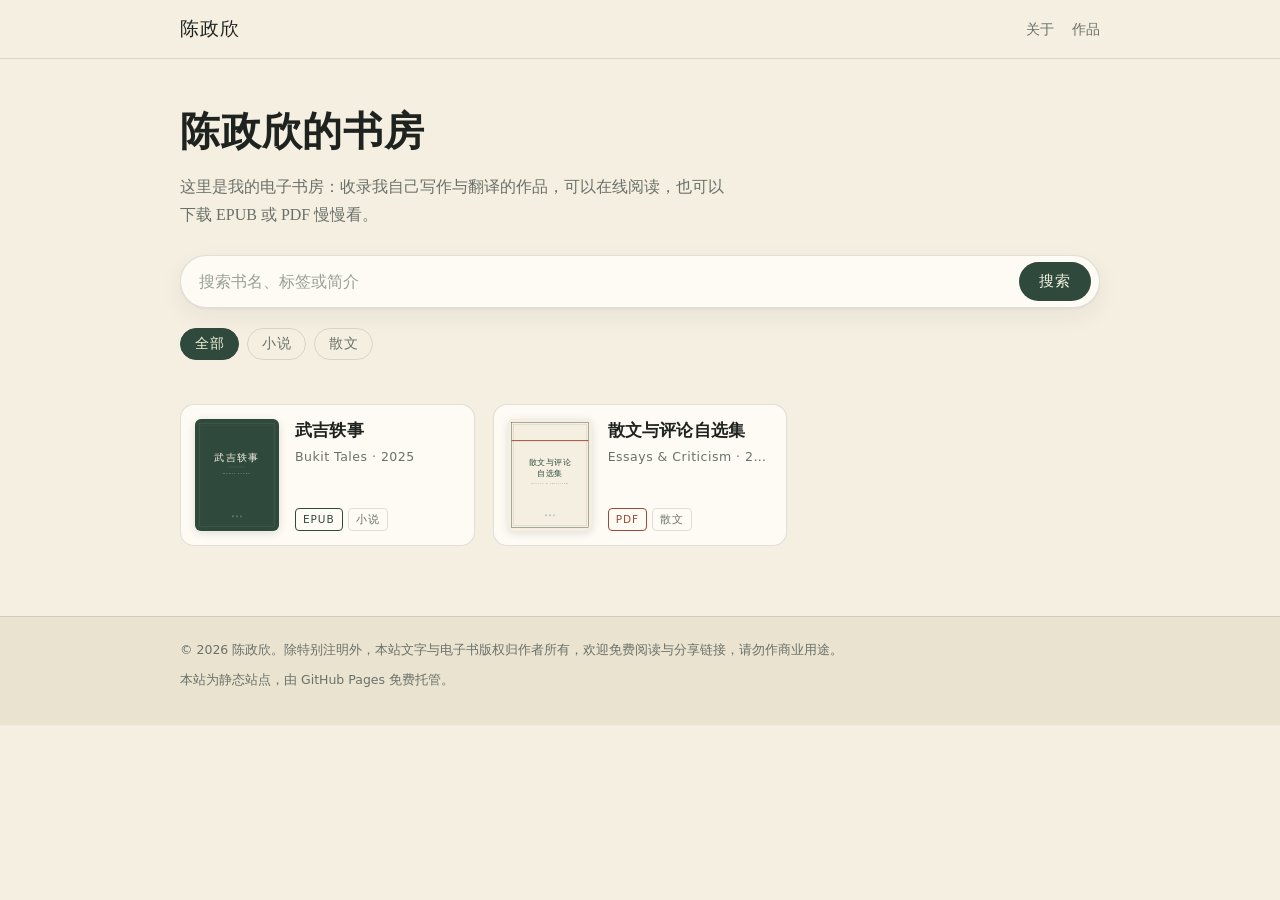
==== index.html @ ea9b57e4 "site: 上传电子书房站点（22 个文件）" ====
<!doctype html>
<html lang="zh-CN">
<head>
<meta charset="utf-8">
<meta name="viewport" content="width=device-width, initial-scale=1, viewport-fit=cover">
<meta name="description" content="个人电子书房：在线阅读与下载 EPUB / PDF 作品。">
<meta name="theme-color" content="#2f4a3c">
<title>电子书房</title>
<link rel="manifest" href="manifest.json">
<link rel="icon" href="media/icon.svg" type="image/svg+xml">
<link rel="stylesheet" href="assets/css/style.css">
</head>
<body>

<header class="topbar">
  <div class="wrap">
    <a class="brand" href="index.html" data-site="author">我的书房</a>
    <nav class="topnav">
      <a href="about.html">关于</a>
      <a href="#books">作品</a>
    </nav>
  </div>
</header>

<main class="wrap">

  <section class="hero">
    <h1><span data-site="author">我的书房</span>的书房</h1>
    <p class="lede" data-site="intro"></p>

    <form class="searchbar" id="searchform" role="search">
      <input id="q" type="search" placeholder="搜索书名、标签或简介" autocomplete="off" aria-label="搜索作品">
      <button type="submit">搜索</button>
    </form>

    <div class="chips" id="filters"></div>
  </section>

  <section id="books" aria-label="作品列表">
    <div class="grid" id="list"></div>
    <p class="empty" id="empty" hidden>没有匹配的作品，换个关键词试试。</p>
    <div id="bodyhits"></div>
    <noscript><p class="empty">这个页面需要开启 JavaScript 才能显示书目。</p></noscript>
  </section>

</main>

<footer class="foot">
  <div class="wrap">
    <span data-site="copyright"></span>
    <span>本站为静态站点，由 GitHub Pages 免费托管。</span>
  </div>
</footer>

<script src="assets/js/app.js"></script>
<script src="assets/js/pwa.js"></script>
</body>
</html>
---- assets/css/style.css ----
/* ── 基础变量 ───────────────────────────────────────── */
:root {
  --paper: #f4efe1;
  --paper-2: #fdfbf4;
  --paper-3: #eae3d0;
  --ink: #1f2320;
  --muted: #6b7169;
  --green: #2f4a3c;
  --green-2: #3e6252;
  --brick: #9b4a35;
  --line: rgba(31, 35, 32, 0.13);
  --shadow: 0 1px 2px rgba(31, 35, 32, 0.05), 0 8px 24px rgba(31, 35, 32, 0.06);
  --serif: "Noto Serif SC", "Source Han Serif SC", "Songti SC", "SimSun", Georgia, serif;
  --sans: system-ui, -apple-system, "PingFang SC", "Noto Sans SC", "Helvetica Neue", Arial, sans-serif;
  --radius: 14px;
  --maxw: 960px;
}

* { box-sizing: border-box; }

html { -webkit-text-size-adjust: 100%; }

body {
  margin: 0;
  background: var(--paper);
  color: var(--ink);
  font-family: var(--serif);
  line-height: 1.75;
  -webkit-font-smoothing: antialiased;
}

a { color: var(--green); text-decoration: none; }
a:hover { text-decoration: underline; text-underline-offset: 3px; }

img { max-width: 100%; display: block; }

button, input, select { font-family: var(--sans); font-size: 15px; }

.wrap { max-width: var(--maxw); margin: 0 auto; padding: 0 20px; }

/* ── 顶栏 ───────────────────────────────────────────── */
.topbar {
  position: sticky;
  top: 0;
  z-index: 30;
  background: rgba(244, 239, 225, 0.9);
  backdrop-filter: saturate(150%) blur(10px);
  border-bottom: 1px solid var(--line);
}

.topbar .wrap {
  display: flex;
  align-items: center;
  justify-content: space-between;
  height: 58px;
}

.brand {
  font-size: 19px;
  letter-spacing: 0.06em;
  color: var(--ink);
}
.brand span { color: var(--muted); font-size: 15px; letter-spacing: 0.1em; }

.topnav { display: flex; gap: 18px; font-family: var(--sans); font-size: 14px; }
.topnav a { color: var(--muted); }
.topnav a:hover { color: var(--green); text-decoration: none; }

/* ── 首页 hero ──────────────────────────────────────── */
.hero { padding: 46px 0 10px; }

.hero h1 {
  font-size: clamp(28px, 6vw, 40px);
  line-height: 1.35;
  letter-spacing: 0.02em;
  margin: 0 0 14px;
  font-weight: 600;
}

.hero .lede {
  margin: 0 0 26px;
  color: var(--muted);
  font-size: 16px;
  max-width: 34em;
}

.searchbar {
  display: flex;
  align-items: center;
  gap: 10px;
  background: var(--paper-2);
  border: 1px solid var(--line);
  border-radius: 999px;
  padding: 6px 8px 6px 18px;
  box-shadow: var(--shadow);
}

.searchbar input {
  flex: 1;
  border: 0;
  background: transparent;
  padding: 10px 0;
  font-size: 16px;
  color: var(--ink);
  outline: none;
  min-width: 0;
  font-family: var(--sans);
}
.searchbar input::placeholder { color: #9aa096; }

.searchbar button {
  border: 0;
  background: var(--green);
  color: #f4efe1;
  padding: 10px 20px;
  border-radius: 999px;
  cursor: pointer;
  letter-spacing: 0.08em;
}
.searchbar button:hover { background: var(--green-2); }

.chips {
  display: flex;
  flex-wrap: wrap;
  gap: 8px;
  margin: 20px 0 8px;
}

.chip {
  border: 1px solid var(--line);
  background: transparent;
  color: var(--muted);
  padding: 6px 14px;
  border-radius: 999px;
  cursor: pointer;
  font-size: 13.5px;
  letter-spacing: 0.04em;
  transition: 0.15s;
}
.chip:hover { border-color: var(--green); color: var(--green); }
.chip[aria-pressed="true"] {
  background: var(--green);
  border-color: var(--green);
  color: #f4efe1;
}

/* ── 作品网格 ───────────────────────────────────────── */
.grid {
  display: grid;
  grid-template-columns: repeat(auto-fill, minmax(260px, 1fr));
  gap: 18px;
  padding: 26px 0 10px;
}

.card {
  display: flex;
  gap: 16px;
  background: var(--paper-2);
  border: 1px solid var(--line);
  border-radius: var(--radius);
  padding: 14px;
  color: inherit;
  transition: transform 0.18s ease, box-shadow 0.18s ease;
}
.card:hover {
  text-decoration: none;
  transform: translateY(-2px);
  box-shadow: var(--shadow);
}

.card .cover {
  width: 84px;
  flex: 0 0 84px;
  aspect-ratio: 3 / 4;
  border-radius: 6px;
  overflow: hidden;
  background: var(--paper-3);
  box-shadow: 0 2px 8px rgba(31, 35, 32, 0.14);
}
.card .cover img { width: 100%; height: 100%; object-fit: cover; }

.card .meta { min-width: 0; display: flex; flex-direction: column; justify-content: center; }
.card h2 {
  font-size: 17px;
  margin: 0 0 2px;
  font-weight: 600;
  line-height: 1.45;
  letter-spacing: 0.01em;
}
.card .sub {
  font-size: 12.5px;
  color: var(--muted);
  font-family: var(--sans);
  letter-spacing: 0.04em;
  margin-bottom: 8px;
  overflow: hidden;
  text-overflow: ellipsis;
  white-space: nowrap;
}
.card .tags { display: flex; flex-wrap: wrap; gap: 5px; margin-top: auto; }

.badge {
  font-family: var(--sans);
  font-size: 10.5px;
  letter-spacing: 0.09em;
  text-transform: uppercase;
  padding: 2px 7px;
  border-radius: 4px;
  border: 1px solid currentColor;
  line-height: 1.6;
}
.badge.epub { color: var(--green); }
.badge.pdf { color: var(--brick); }
.badge.kind { color: var(--muted); border-color: var(--line); }

.empty { color: var(--muted); padding: 40px 0 70px; font-size: 15px; }

/* ── 正文命中 ───────────────────────────────────────── */
.hits-head {
  font-family: var(--sans);
  font-size: 12.5px;
  letter-spacing: 0.1em;
  color: var(--muted);
  margin: 30px 0 4px;
  padding-top: 20px;
  border-top: 1px solid var(--line);
}
.hit {
  display: block;
  padding: 13px 0;
  border-bottom: 1px solid var(--line);
  color: var(--ink);
}
.hit:hover { text-decoration: none; background: rgba(47, 74, 60, 0.035); }
.hit-where {
  display: block;
  font-family: var(--sans);
  font-size: 12px;
  letter-spacing: 0.04em;
  color: var(--green);
  margin-bottom: 4px;
}
.hit-text {
  display: block;
  font-size: 14.5px;
  line-height: 1.8;
  color: #3d423c;
}
.hit-text mark {
  background: rgba(155, 74, 53, 0.16);
  color: #7a3524;
  padding: 0 2px;
  border-radius: 2px;
}
.hits-empty {
  font-family: var(--sans);
  font-size: 13px;
  color: var(--muted);
  padding: 18px 0 4px;
}

/* ── 页脚 ───────────────────────────────────────────── */
.foot {
  margin-top: 60px;
  border-top: 1px solid var(--line);
  background: var(--paper-3);
  font-family: var(--sans);
  font-size: 12.5px;
  color: var(--muted);
}
.foot .wrap { padding: 22px 20px 34px; display: flex; flex-wrap: wrap; gap: 8px 18px; justify-content: space-between; }
.foot a { color: var(--muted); }

/* ── 详情 / 阅读页 ──────────────────────────────────── */
.bookpage { padding: 26px 0 40px; }

.detail { display: flex; gap: 24px; align-items: flex-start; margin-bottom: 26px; }

.detail .cover-lg {
  width: 132px;
  flex: 0 0 132px;
  aspect-ratio: 3 / 4;
  border-radius: 8px;
  overflow: hidden;
  background: var(--paper-3);
  box-shadow: 0 6px 22px rgba(31, 35, 32, 0.2);
}

.detail h1 { font-size: 24px; margin: 0 0 4px; line-height: 1.4; font-weight: 600; }
.detail .byline { font-family: var(--sans); font-size: 13px; color: var(--muted); margin-bottom: 12px; }
.detail .desc { font-size: 15px; color: #3d423c; margin: 0 0 16px; }

.actions { display: flex; flex-wrap: wrap; gap: 10px; }

.btn {
  display: inline-flex;
  align-items: center;
  gap: 8px;
  padding: 10px 20px;
  border-radius: 999px;
  border: 1px solid var(--green);
  background: var(--green);
  color: #f4efe1;
  font-family: var(--sans);
  font-size: 14.5px;
  letter-spacing: 0.05em;
  cursor: pointer;
}
.btn:hover { background: var(--green-2); text-decoration: none; }
.btn.ghost { background: transparent; color: var(--green); }
.btn.ghost:hover { background: rgba(47, 74, 60, 0.07); }
.btn[disabled] { opacity: 0.4; pointer-events: none; }

/* 阅读器 */
.reader {
  position: fixed;
  inset: 0;
  z-index: 60;
  display: none;
  flex-direction: column;
  background: var(--paper-2);
}
.reader.open { display: flex; }

.reader-bar {
  display: flex;
  align-items: center;
  gap: 12px;
  padding: 10px 14px;
  border-bottom: 1px solid var(--line);
  background: var(--paper-2);
  font-family: var(--sans);
}
.reader-bar .title { flex: 1; font-family: var(--serif); font-size: 15px; overflow: hidden; text-overflow: ellipsis; white-space: nowrap; }
.iconbtn {
  border: 1px solid var(--line);
  background: transparent;
  color: var(--ink);
  width: 36px; height: 36px;
  border-radius: 10px;
  cursor: pointer;
  display: grid;
  place-items: center;
  font-size: 15px;
}
.iconbtn:hover { background: var(--paper-3); }

.viewer-shell { flex: 1; position: relative; overflow: hidden; }
#viewer { position: absolute; inset: 0; }
#viewer iframe { border: 0; }

.reader-progress {
  height: 3px;
  background: var(--paper-3);
  position: relative;
  flex: 0 0 3px;
}
.reader-progress i { position: absolute; left: 0; top: 0; bottom: 0; width: 0; background: var(--green); transition: width 0.2s; }

.pdf-frame { width: 100%; height: 100%; border: 0; }

/* 抽屉 */
.drawer {
  position: fixed;
  top: 0; bottom: 0;
  left: 0;
  width: min(320px, 84vw);
  background: var(--paper-2);
  border-right: 1px solid var(--line);
  z-index: 70;
  transform: translateX(-102%);
  transition: transform 0.24s ease;
  display: flex;
  flex-direction: column;
  box-shadow: 6px 0 30px rgba(0,0,0,.08);
}
.drawer.open { transform: none; }
.drawer h3 { font-family: var(--sans); font-size: 12px; letter-spacing: .16em; color: var(--muted); margin: 0; padding: 18px 20px 10px; text-transform: uppercase; }
.toc { overflow: auto; padding: 0 10px 24px; flex: 1; }
.toc a { display: block; padding: 9px 10px; color: var(--ink); font-size: 14.5px; border-radius: 8px; }
.toc a:hover { background: var(--paper-3); text-decoration: none; }
.toc a.sub { padding-left: 24px; font-size: 13.5px; color: var(--muted); }

.scrim {
  position: fixed; inset: 0; background: rgba(20,22,20,.35);
  z-index: 65; opacity: 0; pointer-events: none; transition: opacity .24s;
  backdrop-filter: blur(1px);
}
.scrim.open { opacity: 1; pointer-events: auto; }

/* 设置面板 */
.settings {
  position: absolute;
  right: 12px;
  top: 8px;
  background: var(--paper-2);
  border: 1px solid var(--line);
  border-radius: 12px;
  box-shadow: 0 10px 40px rgba(0,0,0,.14);
  padding: 14px;
  width: 240px;
  z-index: 40;
  display: none;
  font-family: var(--sans);
  font-size: 13.5px;
}
.settings.open { display: block; }
.settings .row { display: flex; align-items: center; justify-content: space-between; margin-bottom: 12px; }
.settings .row:last-child { margin-bottom: 0; }
.seg { display: flex; border: 1px solid var(--line); border-radius: 8px; overflow: hidden; }
.seg button { border: 0; background: transparent; padding: 5px 10px; cursor: pointer; font-size: 13px; color: var(--muted); }
.seg button[aria-pressed="true"] { background: var(--green); color: #f4efe1; }

/* 关于页 */
.prose { max-width: 40em; padding: 40px 0 30px; font-size: 16.5px; }
.prose h1 { font-size: 28px; margin: 0 0 20px; font-weight: 600; }
.prose h2 { font-size: 19px; margin: 34px 0 10px; font-weight: 600; }
.prose p { margin: 0 0 16px; color: #33372f; }
.prose .muted { color: var(--muted); font-size: 14.5px; }

/* 表格（架构说明用） */
table.simple { width: 100%; border-collapse: collapse; font-family: var(--sans); font-size: 13.5px; margin: 16px 0 24px; }
table.simple th, table.simple td { text-align: left; padding: 9px 10px; border-bottom: 1px solid var(--line); vertical-align: top; }
table.simple th { color: var(--muted); font-weight: 500; }

/* 手机 */
@media (max-width: 560px) {
  .hero { padding-top: 30px; }
  .grid { grid-template-columns: 1fr; }
  .detail { flex-direction: column; gap: 18px; }
  .detail .cover-lg { width: 108px; flex-basis: 108px; }
  .detail h1 { font-size: 21px; }
  .card .cover { width: 72px; flex-basis: 72px; }
}

/* ── 进度提示 ───────────────────────────────────────── */
.resume-hint {
  font-family: var(--sans);
  font-size: 12.5px;
  color: var(--muted);
  margin: 14px 0 0;
}
.linkish {
  border: 0;
  background: none;
  padding: 0 0 0 10px;
  color: var(--green);
  cursor: pointer;
  font-size: 12.5px;
  text-decoration: underline;
  text-underline-offset: 3px;
}

/* ── 生成卡片按钮 ───────────────────────────────────── */
.quote-btn {
  position: fixed;
  left: 50%;
  bottom: 26px;
  transform: translate(-50%, 16px);
  z-index: 80;
  padding: 11px 26px;
  border: 0;
  border-radius: 999px;
  background: var(--brick);
  color: #fbf7ec;
  font-family: var(--sans);
  font-size: 14px;
  letter-spacing: 0.06em;
  box-shadow: 0 8px 26px rgba(0, 0, 0, 0.24);
  opacity: 0;
  pointer-events: none;
  transition: opacity 0.18s ease, transform 0.18s ease;
  cursor: pointer;
}
.quote-btn.show { opacity: 1; transform: translate(-50%, 0); pointer-events: auto; }

/* ── 卡片弹层 ───────────────────────────────────────── */
.quote-modal {
  position: fixed;
  inset: 0;
  z-index: 90;
  display: none;
  align-items: center;
  justify-content: center;
  background: rgba(20, 22, 20, 0.6);
  backdrop-filter: blur(3px);
  padding: 16px;
}
.quote-modal.open { display: flex; }

.quote-sheet {
  background: var(--paper-2);
  border-radius: 16px;
  padding: 14px;
  width: min(400px, 100%);
  max-height: 96vh;
  overflow: auto;
  box-shadow: 0 20px 60px rgba(0, 0, 0, 0.3);
}

.quote-head {
  display: flex;
  align-items: center;
  justify-content: space-between;
  font-family: var(--sans);
  font-size: 13px;
  letter-spacing: 0.1em;
  color: var(--muted);
  padding: 2px 2px 10px;
}

.quote-preview { display: flex; justify-content: center; }
.quote-preview canvas {
  width: 100%;
  max-width: 320px;
  height: auto;
  border-radius: 8px;
  box-shadow: 0 6px 20px rgba(31, 35, 32, 0.18);
}

.quote-tools {
  display: flex;
  align-items: center;
  justify-content: space-between;
  gap: 12px;
  padding-top: 14px;
}
.quote-tools .btn { padding: 9px 18px; font-size: 14px; }
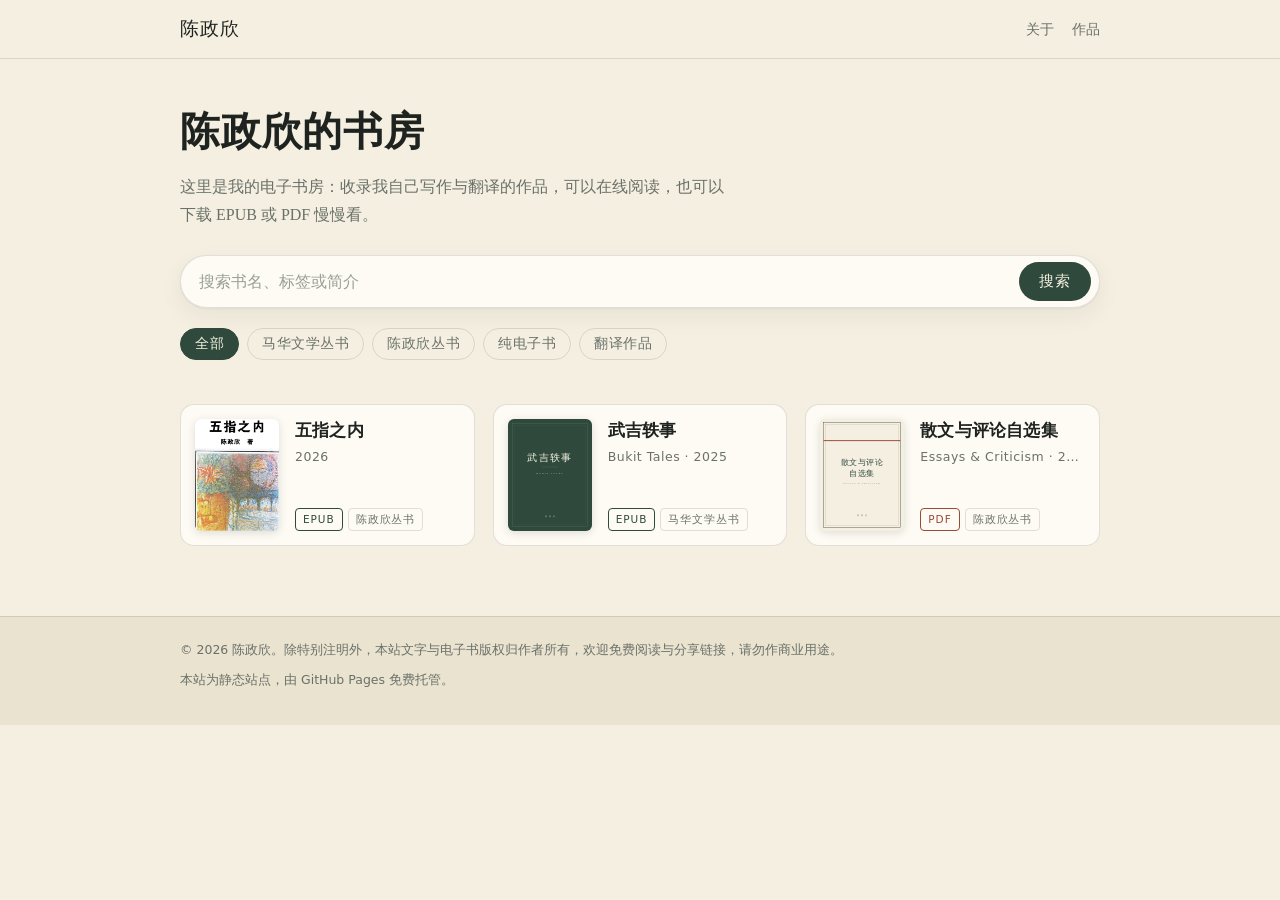
==== commit d79ae241: "静态资源加版本号 ?v=7，脚本样式改网络优先，彻底绕开旧缓存" ====
--- a/index.html
+++ b/index.html
@@ -8,7 +8,7 @@
 <title>电子书房</title>
 <link rel="manifest" href="manifest.json">
 <link rel="icon" href="media/icon.svg" type="image/svg+xml">
-<link rel="stylesheet" href="assets/css/style.css">
+<link rel="stylesheet" href="assets/css/style.css?v=7">
 </head>
 <body>
 
@@ -52,7 +52,7 @@
   </div>
 </footer>
 
-<script src="assets/js/app.js"></script>
-<script src="assets/js/pwa.js"></script>
+<script src="assets/js/app.js?v=7"></script>
+<script src="assets/js/pwa.js?v=7"></script>
 </body>
 </html>
--- a/assets/css/style.css
+++ b/assets/css/style.css
@@ -346,8 +346,72 @@
 .iconbtn:hover { background: var(--paper-3); }
 
 .viewer-shell { flex: 1; position: relative; overflow: hidden; }
-#viewer { position: absolute; inset: 0; }
-#viewer iframe { border: 0; }
+#viewer { position: absolute; inset: 0; overflow: hidden; }
+#viewer iframe { border: 0; display: block; }
+
+/* 自建分栏分页：一栏一页，翻页只平移一栏 */
+#viewer .pager {
+  position: absolute;
+  inset: 0;
+  overflow: hidden;
+  font-family: var(--serif);
+  font-size: 17px;
+  line-height: 1.75;
+  -webkit-user-select: text;
+  user-select: text;
+}
+#viewer .pager-flow {
+  position: relative;
+  margin: 0;
+  padding: 0;
+  will-change: transform;
+}
+#viewer .pager-flow .chapter {
+  padding: 0 6px;
+}
+/* 章节之间另起一栏；第一章不加，避免开头多出空栏 */
+#viewer .pager-flow .chapter + .chapter { break-before: column; }
+#viewer .pager-flow img { max-width: 100%; max-height: 100%; height: auto; }
+#viewer .pager-flow h1, #viewer .pager-flow h2 { break-after: avoid; }
+#viewer .pager-flow a { color: var(--green); }
+
+/* 页数 */
+.reader-bar .pageinfo {
+  flex: 0 0 auto;
+  font-size: 12px;
+  color: #6b7169;
+  font-variant-numeric: tabular-nums;
+  letter-spacing: 0.02em;
+}
+.reader-bar .pageinfo:empty { display: none; }
+
+/* 翻页按钮 */
+.pager {
+  position: absolute;
+  top: 50%;
+  transform: translateY(-50%);
+  z-index: 5;
+  width: 42px;
+  height: 78px;
+  display: flex;
+  align-items: center;
+  justify-content: center;
+  padding: 0;
+  border: 0;
+  border-radius: 8px;
+  background: rgba(47, 74, 60, 0.1);
+  color: var(--green);
+  font-size: 30px;
+  line-height: 1;
+  cursor: pointer;
+  transition: background 0.15s;
+  -webkit-tap-highlight-color: transparent;
+}
+.pager:hover { background: rgba(47, 74, 60, 0.2); }
+.pager:active { background: rgba(47, 74, 60, 0.28); }
+.pager.prev { left: 6px; }
+.pager.next { right: 6px; }
+.pager[hidden] { display: none; }
 
 .reader-progress {
   height: 3px;
@@ -417,6 +481,9 @@
 .prose h2 { font-size: 19px; margin: 34px 0 10px; font-weight: 600; }
 .prose p { margin: 0 0 16px; color: #33372f; }
 .prose .muted { color: var(--muted); font-size: 14.5px; }
+.prose a.mail { color: var(--green); text-decoration: none; border-bottom: 1px solid currentColor; word-break: break-all; }
+.prose a.mail:hover { opacity: .75; }
+.prose a.mail[hidden] { display: none; }
 
 /* 表格（架构说明用） */
 table.simple { width: 100%; border-collapse: collapse; font-family: var(--sans); font-size: 13.5px; margin: 16px 0 24px; }
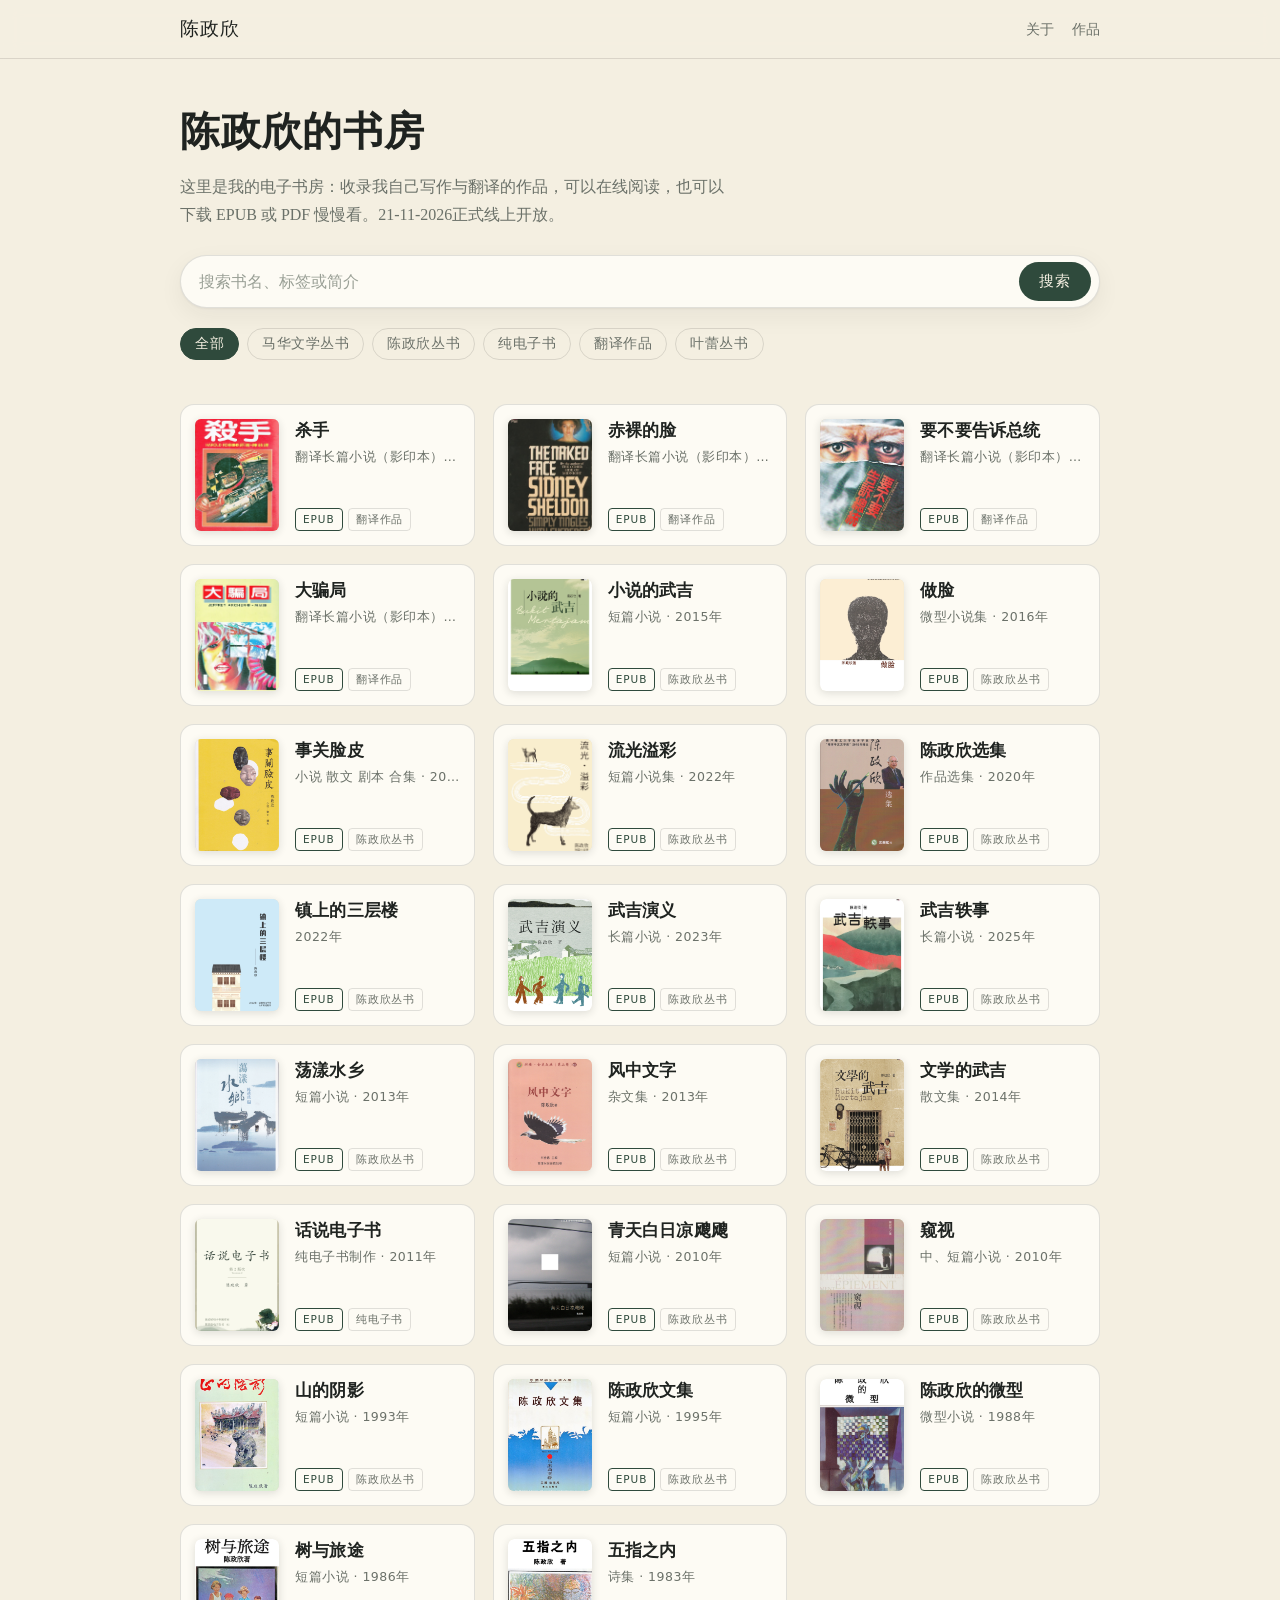
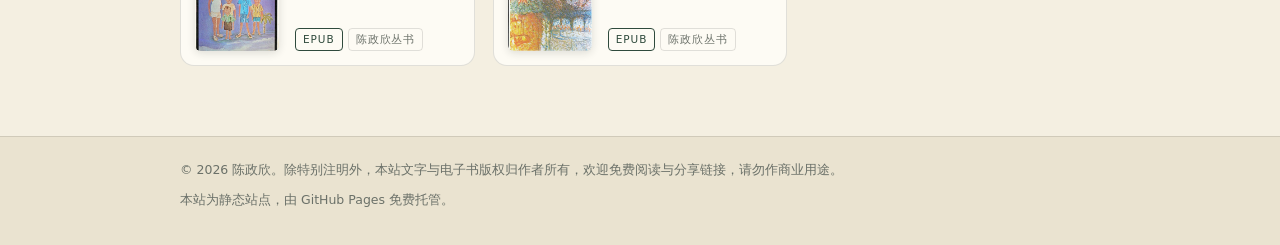
==== commit 881bf4b3: "上架四本翻译长篇小说影印本（杀手/赤裸的脸/要不要告诉总统/大骗局）；阅读器新增固定版式支持" ====
--- a/index.html
+++ b/index.html
@@ -8,7 +8,7 @@
 <title>电子书房</title>
 <link rel="manifest" href="manifest.json">
 <link rel="icon" href="media/icon.svg" type="image/svg+xml">
-<link rel="stylesheet" href="assets/css/style.css?v=7">
+<link rel="stylesheet" href="assets/css/style.css?v=11">
 </head>
 <body>
 
@@ -52,7 +52,7 @@
   </div>
 </footer>
 
-<script src="assets/js/app.js?v=7"></script>
-<script src="assets/js/pwa.js?v=7"></script>
+<script src="assets/js/app.js?v=11"></script>
+<script src="assets/js/pwa.js?v=11"></script>
 </body>
 </html>
--- a/assets/css/style.css
+++ b/assets/css/style.css
@@ -350,13 +350,20 @@
 #viewer iframe { border: 0; display: block; }
 
 /* 自建分栏分页：一栏一页，翻页只平移一栏 */
-#viewer .pager {
+#viewer .pagerbox {
   position: absolute;
   inset: 0;
+  width: auto;
+  height: auto;
+  margin: 0 auto;
   overflow: hidden;
   font-family: var(--serif);
   font-size: 17px;
   line-height: 1.75;
+  background: transparent;
+  border: 0;
+  border-radius: 0;
+  transform: none;
   -webkit-user-select: text;
   user-select: text;
 }
@@ -367,13 +374,45 @@
   will-change: transform;
 }
 #viewer .pager-flow .chapter {
-  padding: 0 6px;
+  padding: 22px clamp(12px, 3vw, 28px) 0;
 }
 /* 章节之间另起一栏；第一章不加，避免开头多出空栏 */
 #viewer .pager-flow .chapter + .chapter { break-before: column; }
-#viewer .pager-flow img { max-width: 100%; max-height: 100%; height: auto; }
+/* 图片按页高收缩，别让封面撑破一页（只露出上半截） */
+#viewer .pager-flow img {
+  max-width: 100% !important;
+  max-height: calc(var(--ph, 640px) - 48px) !important;
+  width: auto !important;
+  height: auto !important;
+  object-fit: contain;
+  margin: 0 auto;
+}
 #viewer .pager-flow h1, #viewer .pager-flow h2 { break-after: avoid; }
 #viewer .pager-flow a { color: var(--green); }
+
+/* 固定版式（影印本）：一个 spine 项 = 一整页扫描图，整页等比帖满可用区 */
+#viewer .fixedbook { position: absolute; inset: 0; overflow: hidden; }
+#viewer .fixedpage {
+  position: absolute;
+  inset: 0;
+  display: none;
+  align-items: center;
+  justify-content: center;
+  margin: 0;
+  padding: 0;
+}
+#viewer .fixedpage.on { display: flex; }
+#viewer .fixedpage > div { max-width: 100%; max-height: 100%; display: flex; align-items: center; justify-content: center; }
+#viewer .fixedpage img,
+#viewer .fixedpage svg {
+  display: block;
+  max-width: 100% !important;
+  max-height: 100% !important;
+  width: auto !important;
+  height: auto !important;
+  object-fit: contain;
+  margin: 0 auto;
+}
 
 /* 页数 */
 .reader-bar .pageinfo {
@@ -385,8 +424,8 @@
 }
 .reader-bar .pageinfo:empty { display: none; }
 
-/* 翻页按钮 */
-.pager {
+/* 翻页按钮（限定在 viewer-shell 直接子级，避免波及正文容器） */
+.viewer-shell > .pager {
   position: absolute;
   top: 50%;
   transform: translateY(-50%);
@@ -407,11 +446,11 @@
   transition: background 0.15s;
   -webkit-tap-highlight-color: transparent;
 }
-.pager:hover { background: rgba(47, 74, 60, 0.2); }
-.pager:active { background: rgba(47, 74, 60, 0.28); }
-.pager.prev { left: 6px; }
-.pager.next { right: 6px; }
-.pager[hidden] { display: none; }
+.viewer-shell > .pager:hover { background: rgba(47, 74, 60, 0.2); }
+.viewer-shell > .pager:active { background: rgba(47, 74, 60, 0.28); }
+.viewer-shell > .pager.prev { left: 6px; }
+.viewer-shell > .pager.next { right: 6px; }
+.viewer-shell > .pager[hidden] { display: none; }
 
 .reader-progress {
   height: 3px;
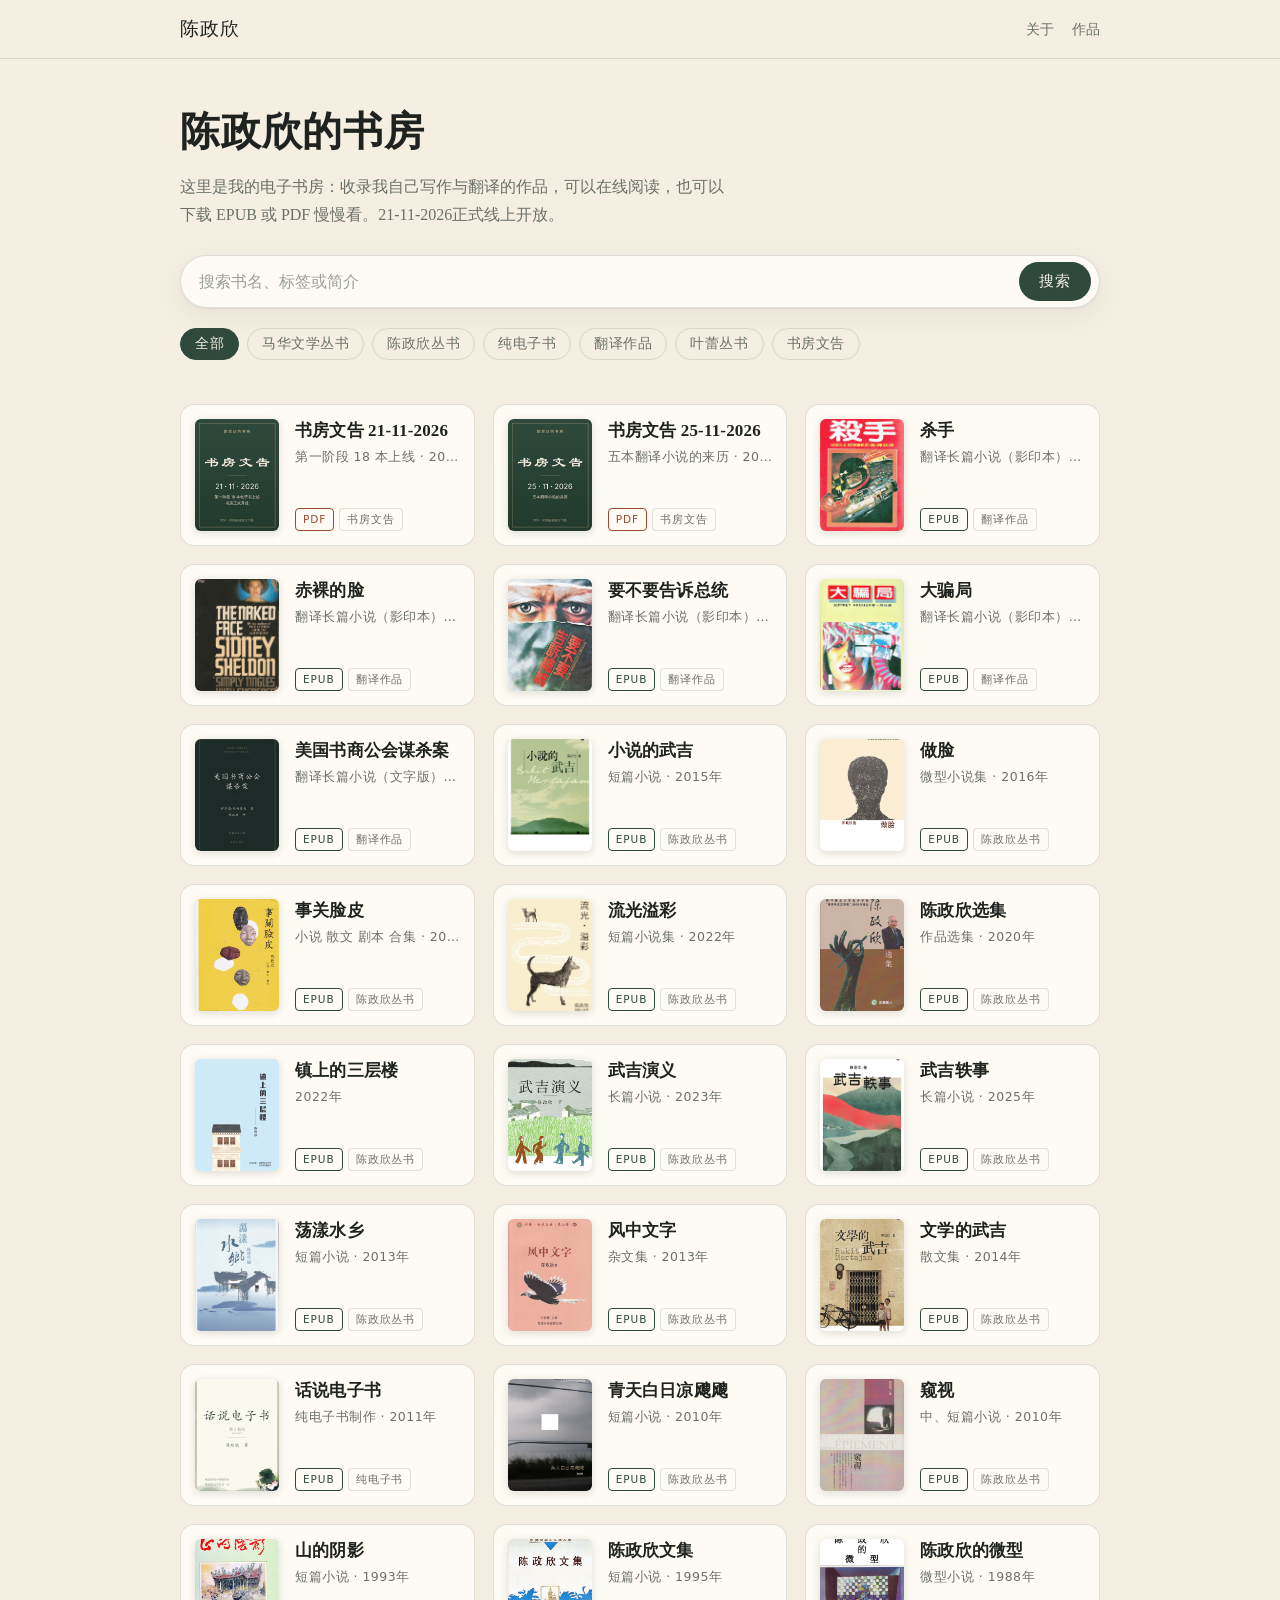
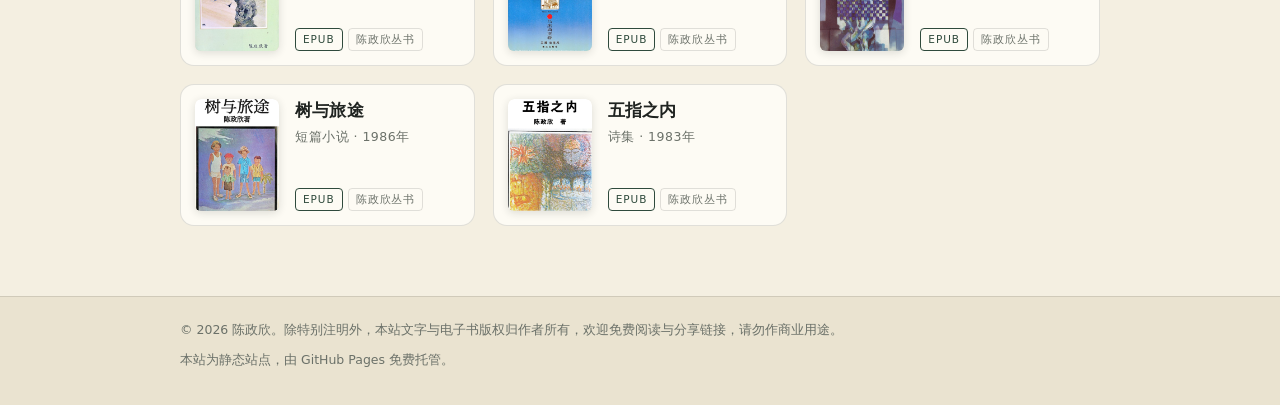
==== commit d2e45f49: "新增「书房文告」栏目两则 PDF 文告；PDF 改为新窗口打开（修复 iOS 内嵌只看首页）；校正《美国书商公会谋杀案》副标题与文件大小" ====
--- a/index.html
+++ b/index.html
@@ -8,7 +8,7 @@
 <title>电子书房</title>
 <link rel="manifest" href="manifest.json">
 <link rel="icon" href="media/icon.svg" type="image/svg+xml">
-<link rel="stylesheet" href="assets/css/style.css?v=11">
+<link rel="stylesheet" href="assets/css/style.css?v=12">
 </head>
 <body>
 
@@ -52,7 +52,7 @@
   </div>
 </footer>
 
-<script src="assets/js/app.js?v=11"></script>
-<script src="assets/js/pwa.js?v=11"></script>
+<script src="assets/js/app.js?v=12"></script>
+<script src="assets/js/pwa.js?v=12"></script>
 </body>
 </html>
